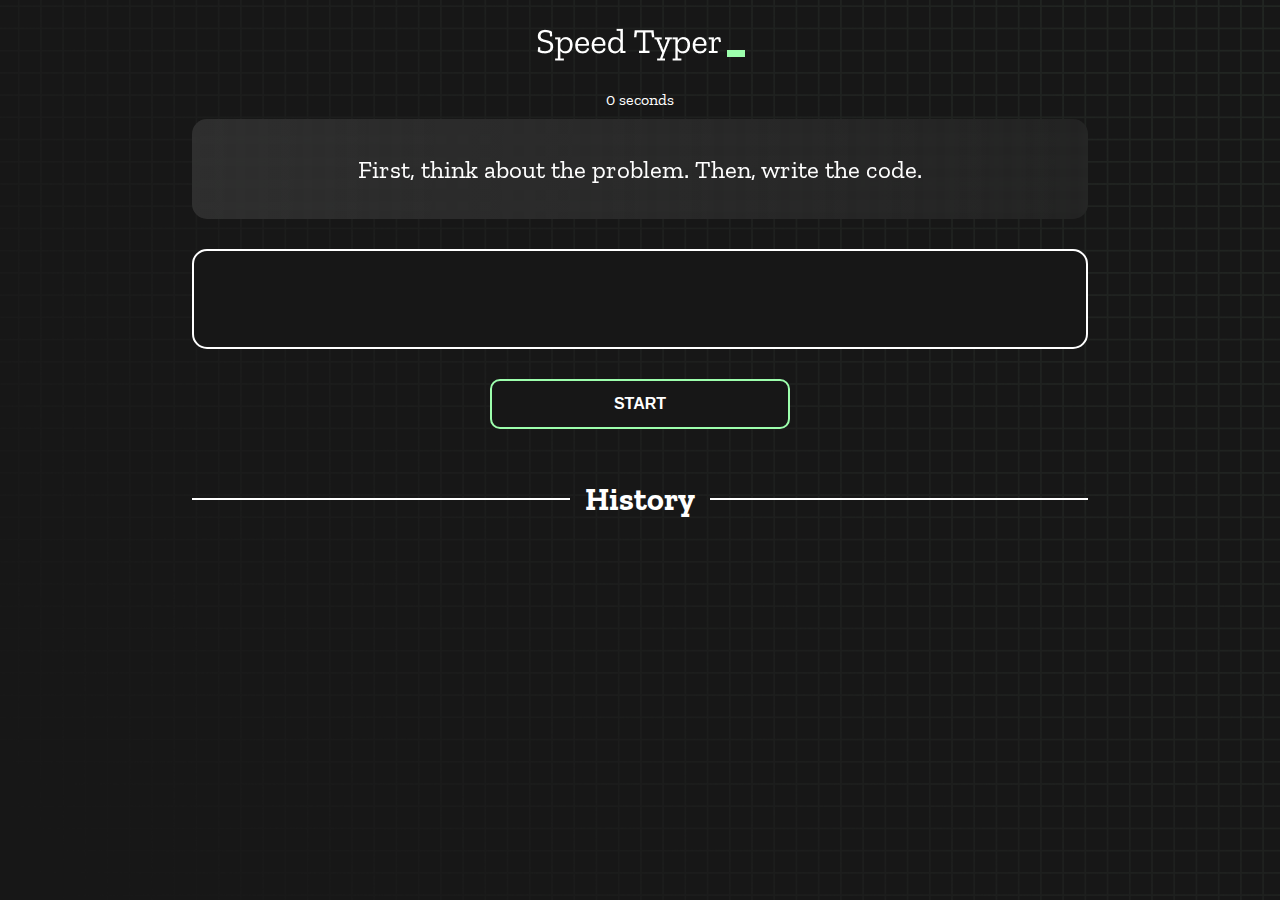
==== index.html @ a4c971d5 "Initial commit" ====
<!DOCTYPE html>
<html lang="en">
  <head>
    <meta charset="UTF-8" />
    <meta http-equiv="X-UA-Compatible" content="IE=edge" />
    <meta name="viewport" content="width=device-width, initial-scale=1.0" />
    <title>Speed Monster</title>
    <link rel="stylesheet" href="styles.css" />
    <link rel="preconnect" href="https://fonts.googleapis.com" />
    <link rel="preconnect" href="https://fonts.gstatic.com" crossorigin />
    <link
      href="https://fonts.googleapis.com/css2?family=Zilla+Slab:wght@300;400;500&display=swap"
      rel="stylesheet"
    />
  </head>
  <body>
    <h1 class="title"><img src="./logo.png" /></h1>
    <div id="show-time">0 seconds</div>

    <div class="box-container">
      <div id="question"></div>

      <div id="display" class="inactive"></div>

      <div class="buttons">
        <button id="starts">START</button>
      </div>

      <div class="divider-container">
        <div class="line"></div>
        <h1 class="title2">History</h1>
        <div class="line"></div>
      </div>
      <div id="histories"></div>
    </div>

    <div id="countdown"></div>
    <div id="modal-background" class="hidden"></div>
    <div id="result" class="hidden"></div>

    <script src="./history.js"></script>
    <script src="./script.js"></script>
  </body>
</html>
---- styles.css ----
* {
  padding: 0;
  margin: 0;
  box-sizing: border-box;
}

body {
  background-image: url("./bg.png");
  background-size: cover;
  background-position: left top;
  font-family: "Zilla Slab", serif;
}

.box-container {
  width: 70%;
  margin: 0 auto;
}

#question {
  height: 100px;
  display: flex;
  align-items: center;
  justify-content: center;
  color: white;
  font-size: 25px;
  border-radius: 15px;
  background: rgb(255, 255, 255);
  background: linear-gradient(
    92.49deg,
    rgba(255, 255, 255, 0.1) 0.18%,
    rgba(255, 255, 255, 0.05) 99.85%
  );
  backdrop-filter: blur(5px);
  margin-bottom: 30px;
}

#display {
  height: 100px;
  display: flex;
  flex-wrap: wrap;
  align-items: center;
  padding-left: 5rem;
  color: white;
  font-size: 32px;
  background-color: #171717;
  border: 2px solid #9dffad;
  border-radius: 15px;
}

#countdown {
  position: fixed;
  height: 100vh;
  width: 100vw;
  background-color: rgba(0, 0, 0, 0.8);
  top: 0;
  left: 0;
  display: flex;
  align-items: center;
  justify-content: center;
  font-size: 3rem;
  color: white;
  display: none;
}
#result {
  position: fixed;
  top: 10%; 
  left: 10%;
  transform: translate(-50%, -50%);
  height: 250px;
  width: 400px;
  background-color: #171717;
  border-radius: 15px;
  border: 2px solid #9dffad;
  color: white;
  text-align: center;
  padding: 2rem;
}
#show-time{
  text-align: center;
  color: white;
  margin: 10px 0;
}

.green {
  color: #9dffad;
}
.red {
  color: #eb6565;
}
.bold {
  font-weight: 700;
}
.inactive {
  border: 2px solid white !important;
}
.hidden {
  display: none;
}
.title {
  text-align: center;
  color: white;
  margin: 20px 0;
}

.divider-container {
  height: 80px;
  display: flex;
  justify-content: center;
  align-items: center;
  gap: 15px;
  margin: 0 auto;
}

.line {
  height: 2px;
  background: white;
  width: 100%;
}

.title2 {
  color: white;
  display: block;
}

.buttons {
  display: flex;
  justify-content: center;
  margin: 30px 0;
}
button {
  padding: 10px 20px;
  border: none;
  font-size: 16px;
  font-weight: bold;
  width: 300px;
  height: 50px;
  color: white;
  background-color: #171717;
  border-radius: 10px;
  border: 2px solid #9dffad;
  cursor: pointer;
}

#histories {
  display: flex;
  flex-wrap: wrap;
  justify-content: space-around;
}

.card {
  width: 100%;
  height: 100%;
  padding: 50px;
  display: flex;
  justify-content: space-between;
  align-items: center;
  padding: 20px 30px;
  color: white;
  border-radius: 15px;
  background: rgb(255, 255, 255);
  background: linear-gradient(
    92.49deg,
    rgba(255, 255, 255, 0.1) 0.18%,
    rgba(255, 255, 255, 0.05) 99.85%
  );
  backdrop-filter: blur(5px);
  margin-bottom: 30px;
}

#modal-background {
  background: rgb(255, 255, 255);
  background: linear-gradient(
    92.49deg,
    rgba(255, 255, 255, 0.1) 0.18%,
    rgba(255, 255, 255, 0.05) 99.85%
  );
  backdrop-filter: blur(5px);
  height: 100vh;
  width: 100%;
  position: fixed;
  top: 0;
}

@media only screen and (max-width: 700px) {
  .box-container {
    padding: 0 20px;
    width: 100%;
  }
  .card {
    flex-direction: column;
  }
}
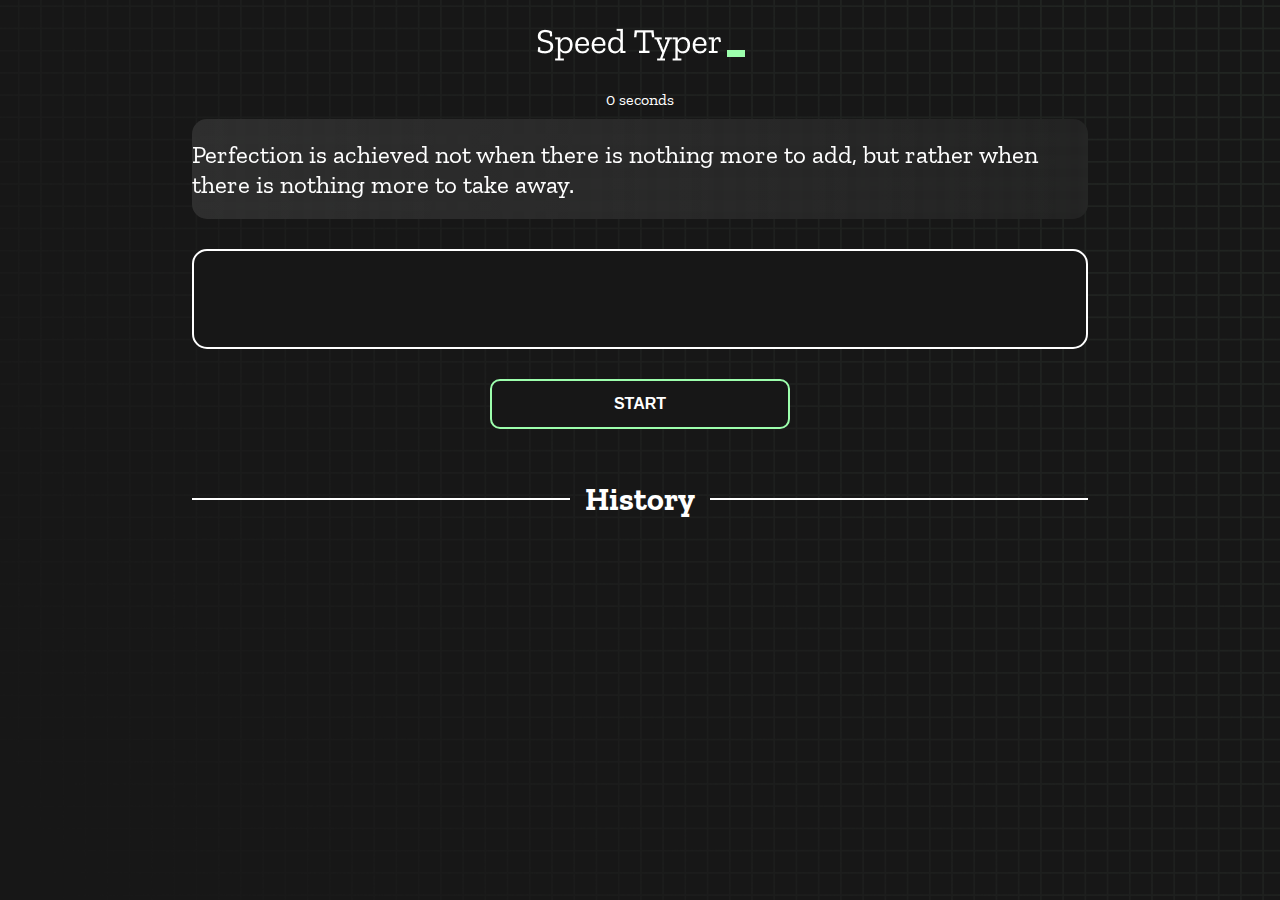
==== commit 19246864: "speed to Type" ====
--- a/index.html
+++ b/index.html
@@ -1,44 +1,44 @@
 <!DOCTYPE html>
 <html lang="en">
-  <head>
-    <meta charset="UTF-8" />
-    <meta http-equiv="X-UA-Compatible" content="IE=edge" />
-    <meta name="viewport" content="width=device-width, initial-scale=1.0" />
-    <title>Speed Monster</title>
-    <link rel="stylesheet" href="styles.css" />
-    <link rel="preconnect" href="https://fonts.googleapis.com" />
-    <link rel="preconnect" href="https://fonts.gstatic.com" crossorigin />
-    <link
-      href="https://fonts.googleapis.com/css2?family=Zilla+Slab:wght@300;400;500&display=swap"
-      rel="stylesheet"
-    />
-  </head>
-  <body>
-    <h1 class="title"><img src="./logo.png" /></h1>
-    <div id="show-time">0 seconds</div>
 
-    <div class="box-container">
-      <div id="question"></div>
+<head>
+  <meta charset="UTF-8" />
+  <meta http-equiv="X-UA-Compatible" content="IE=edge" />
+  <meta name="viewport" content="width=device-width, initial-scale=1.0" />
+  <title>Type Monster</title>
+  <link rel="stylesheet" href="styles.css" />
+  <link rel="preconnect" href="https://fonts.googleapis.com" />
+  <link rel="preconnect" href="https://fonts.gstatic.com" crossorigin />
+  <link href="https://fonts.googleapis.com/css2?family=Zilla+Slab:wght@300;400;500&display=swap" rel="stylesheet" />
+</head>
 
-      <div id="display" class="inactive"></div>
+<body>
+  <h1 class="title"><img src="./logo.png" /></h1>
+  <div id="show-time">0 seconds</div>
 
-      <div class="buttons">
-        <button id="starts">START</button>
-      </div>
+  <div class="box-container">
+    <div id="question"></div>
 
-      <div class="divider-container">
-        <div class="line"></div>
-        <h1 class="title2">History</h1>
-        <div class="line"></div>
-      </div>
-      <div id="histories"></div>
+    <div id="display" class="inactive"></div>
+
+    <div class="buttons">
+      <button id="starts">START</button>
     </div>
 
-    <div id="countdown"></div>
-    <div id="modal-background" class="hidden"></div>
-    <div id="result" class="hidden"></div>
+    <div class="divider-container">
+      <div class="line"></div>
+      <h1 class="title2">History</h1>
+      <div class="line"></div>
+    </div>
+    <div id="histories"></div>
+  </div>
 
-    <script src="./history.js"></script>
-    <script src="./script.js"></script>
-  </body>
-</html>
+  <div id="countdown"></div>
+  <div id="modal-background" class="hidden"></div>
+  <div id="result" class="hidden"></div>
+
+  <script src="./history.js"></script>
+  <script src="./script.js"></script>
+</body>
+
+</html>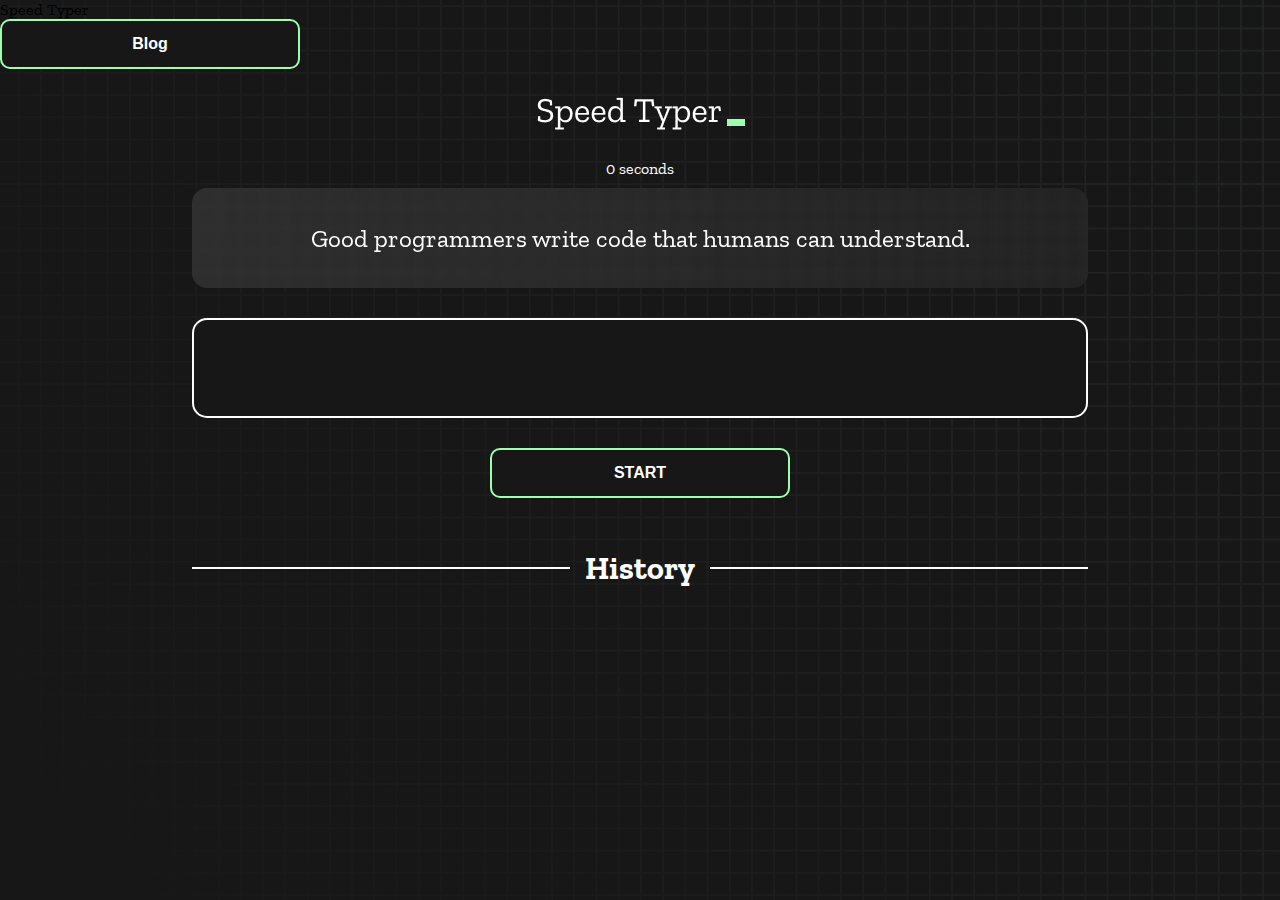
==== commit 7bf2f4be: "navbar creat done" ====
--- a/index.html
+++ b/index.html
@@ -6,6 +6,8 @@
   <meta http-equiv="X-UA-Compatible" content="IE=edge" />
   <meta name="viewport" content="width=device-width, initial-scale=1.0" />
   <title>Type Monster</title>
+  <link href="https://cdn.jsdelivr.net/npm/bootstrap@5.2.1/dist/css/bootstrap.min.css" rel="stylesheet"
+    integrity="sha384-iYQeCzEYFbKjA/T2uDLTpkwGzCiq6soy8tYaI1GyVh/UjpbCx/TYkiZhlZB6+fzT" crossorigin="anonymous">
   <link rel="stylesheet" href="styles.css" />
   <link rel="preconnect" href="https://fonts.googleapis.com" />
   <link rel="preconnect" href="https://fonts.gstatic.com" crossorigin />
@@ -13,6 +15,16 @@
 </head>
 
 <body>
+  <div class="container">
+    <nav class="navbar bg-light p-4 my-3 rounded">
+      <div class="container-fluid">
+        <a class="navbar-brand text-success">Speed Typer</a>
+        <div>
+          <a href="blog.html"><button class="btn btn-outline-success">Blog</button></a>
+        </div>
+      </div>
+    </nav>
+  </div>
   <h1 class="title"><img src="./logo.png" /></h1>
   <div id="show-time">0 seconds</div>
 
@@ -39,6 +51,9 @@
 
   <script src="./history.js"></script>
   <script src="./script.js"></script>
+  <script src="https://cdn.jsdelivr.net/npm/bootstrap@5.2.1/dist/js/bootstrap.bundle.min.js"
+    integrity="sha384-u1OknCvxWvY5kfmNBILK2hRnQC3Pr17a+RTT6rIHI7NnikvbZlHgTPOOmMi466C8"
+    crossorigin="anonymous"></script>
 </body>
 
 </html>